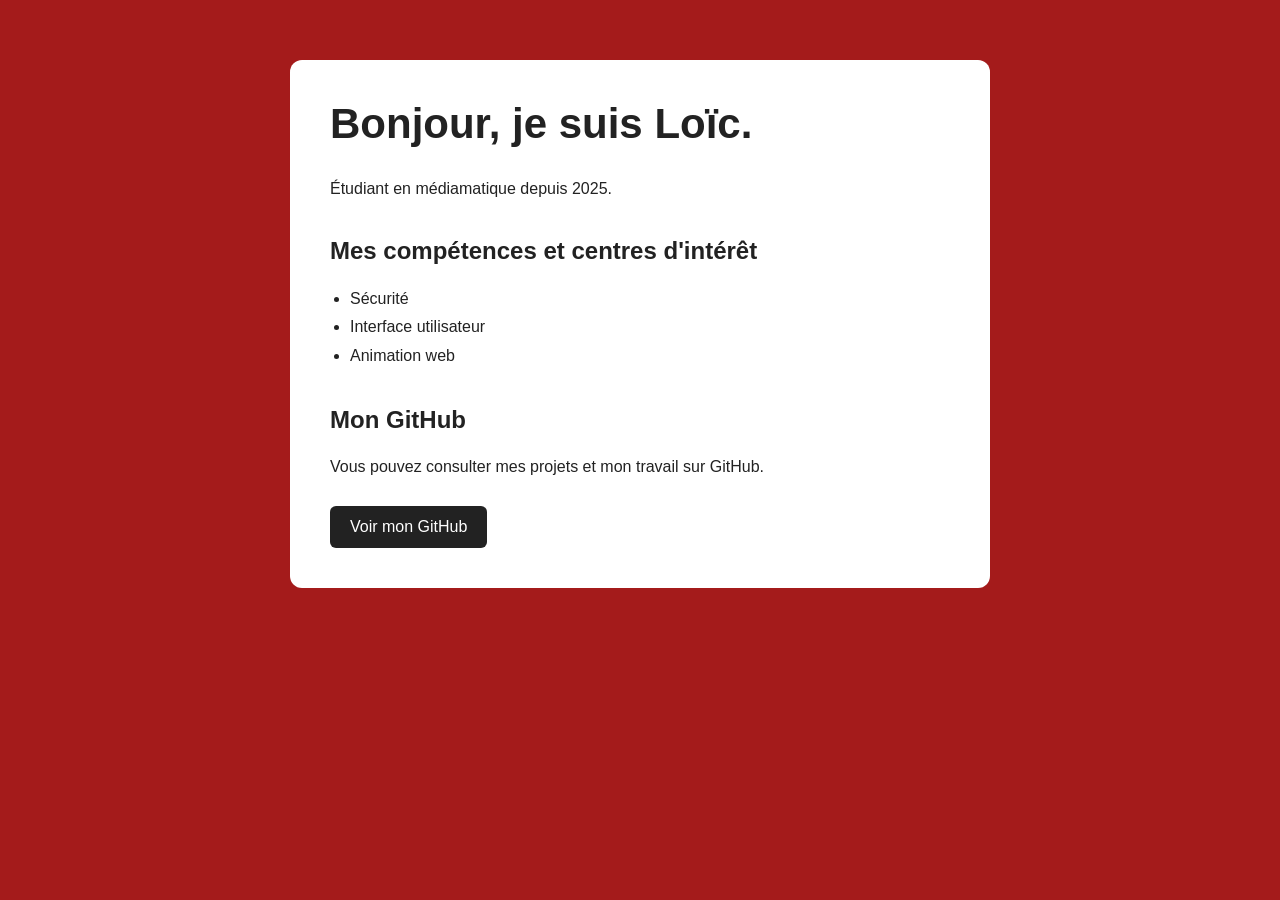
==== index.html @ 9e4fd26d "Ajoute la page profil générée avec l’IA, corrigée à la main" ====
<!DOCTYPE html>
<html lang="fr">
<head>
    <meta charset="UTF-8">
    <meta name="viewport" content="width=device-width, initial-scale=1.0">
    <title>Loïc | Présentation</title>

    <style>
        /* Style général de la page */
        body {
            margin: 0;
            font-family: Arial, sans-serif;
            background-color: #a41b1b;
            color: #222222;
        }

        /* Bloc principal */
        main {
            width: 90%;
            max-width: 700px;
            margin: 60px auto;
            padding: 40px;
            box-sizing: border-box;
            background-color: white;
            border-radius: 12px;
        }

        h1 {
            margin-top: 0;
            font-size: 42px;
        }

        h2 {
            margin-top: 35px;
            font-size: 24px;
        }

        p {
            line-height: 1.6;
        }

        ul {
            padding-left: 20px;
            line-height: 1.8;
        }

        /* Style du lien GitHub */
        a {
            display: inline-block;
            margin-top: 10px;
            padding: 12px 20px;
            background-color: #222222;
            color: white;
            text-decoration: none;
            border-radius: 6px;
        }

        a:hover {
            background-color: #444444;
        }

        @media (max-width: 600px) {
            main {
                margin: 20px auto;
                padding: 25px;
            }

            h1 {
                font-size: 34px;
            }
        }
    </style>
</head>

<body>

    <main>
        <h1>Bonjour, je suis Loïc.</h1>

        <p>Étudiant en médiamatique depuis 2025.</p>

        <h2>Mes compétences et centres d'intérêt</h2>

        <ul>
            <li>Sécurité</li>
            <li>Interface utilisateur</li>
            <li>Animation web</li>
        </ul>

        <h2>Mon GitHub</h2>

        <p>
            Vous pouvez consulter mes projets et mon travail sur GitHub.
        </p>

        <a href="https://github.com/TheBalaboo/M291-Loic" target="_blank">
            Voir mon GitHub
        </a>
    </main>

</body>
</html>
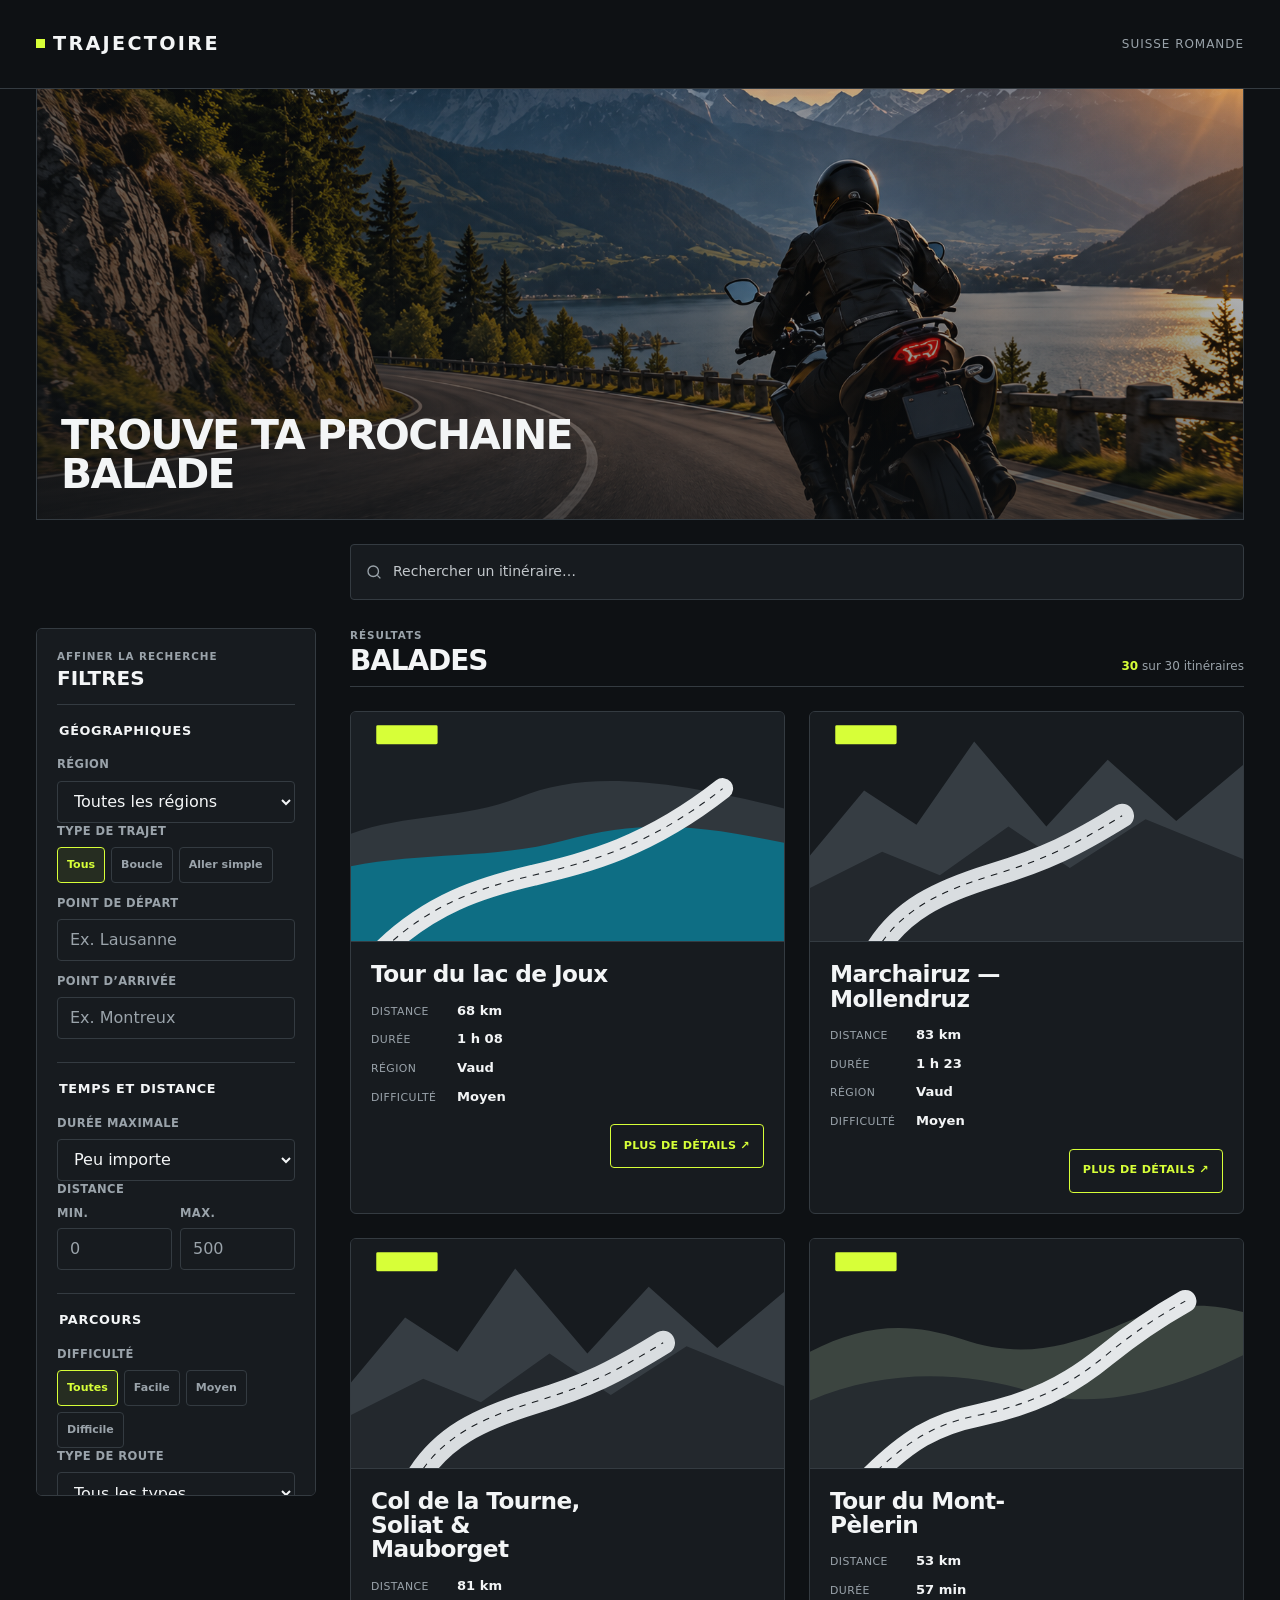
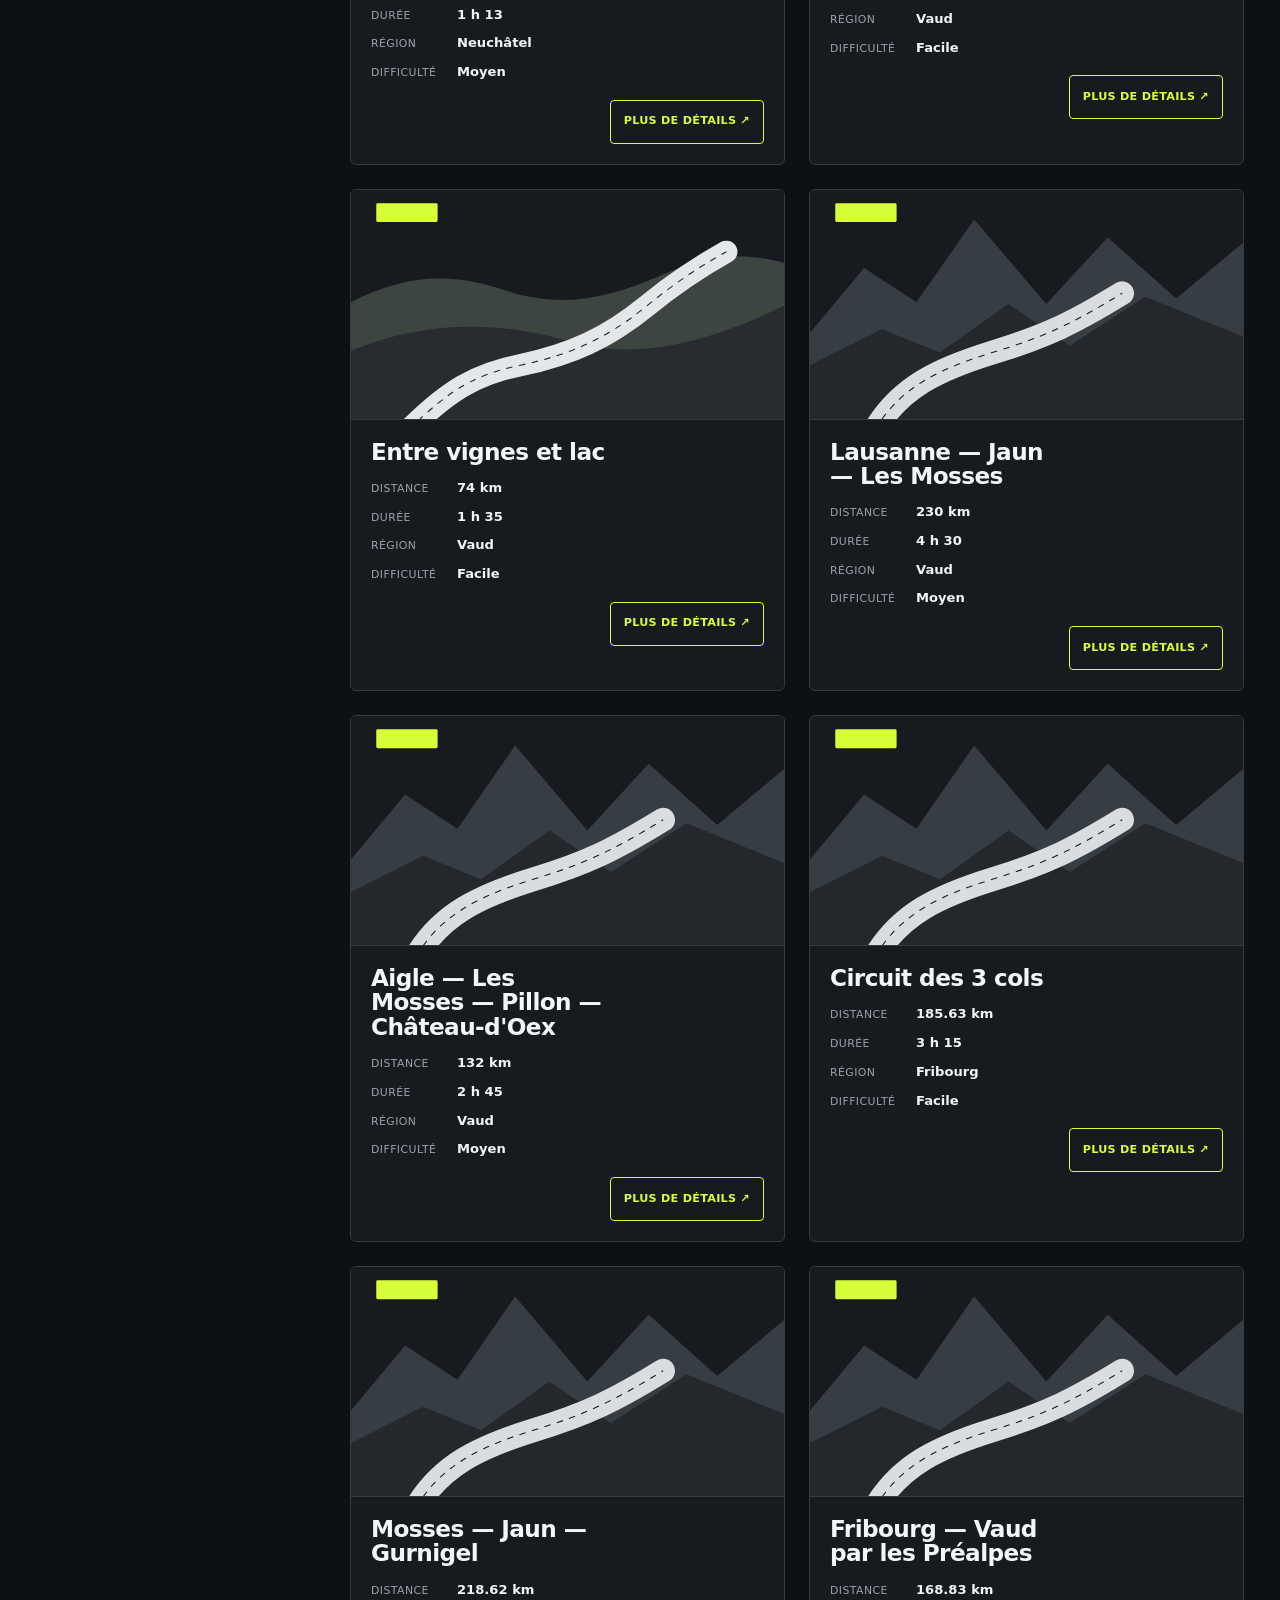
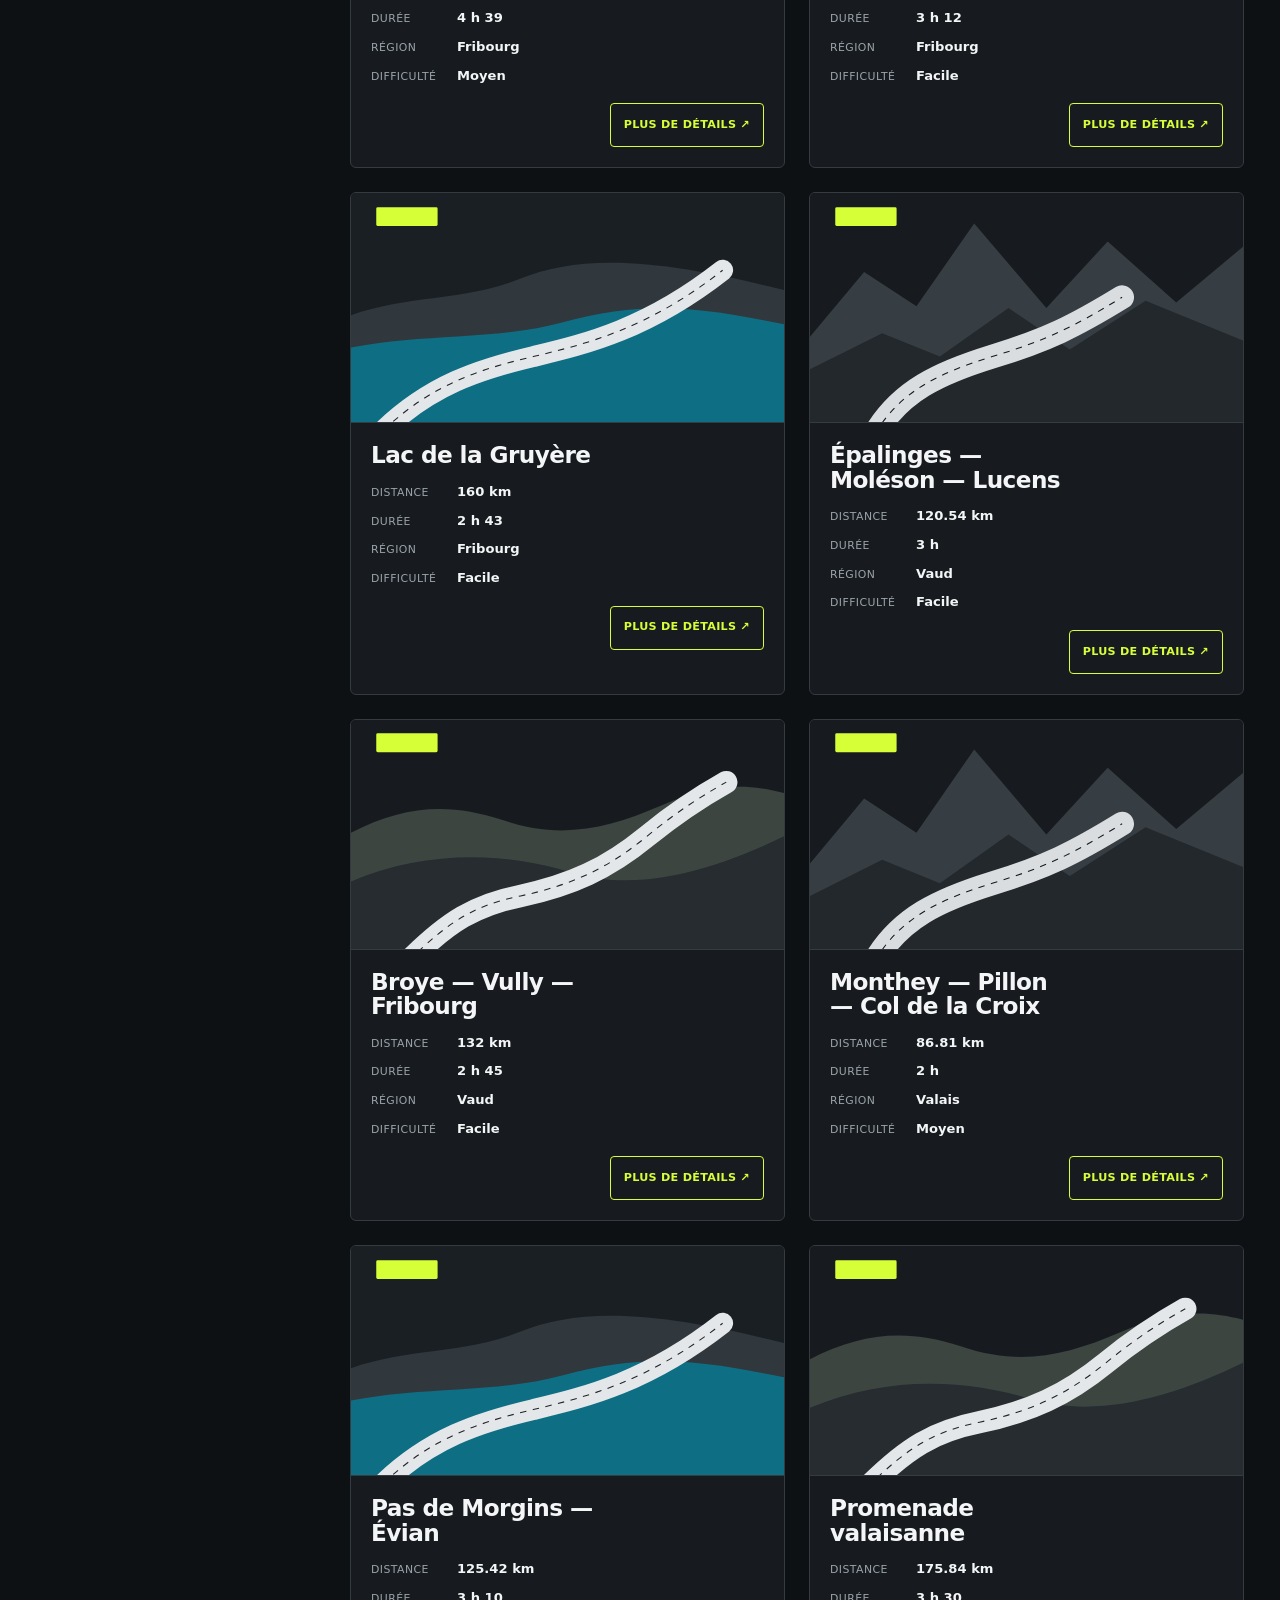
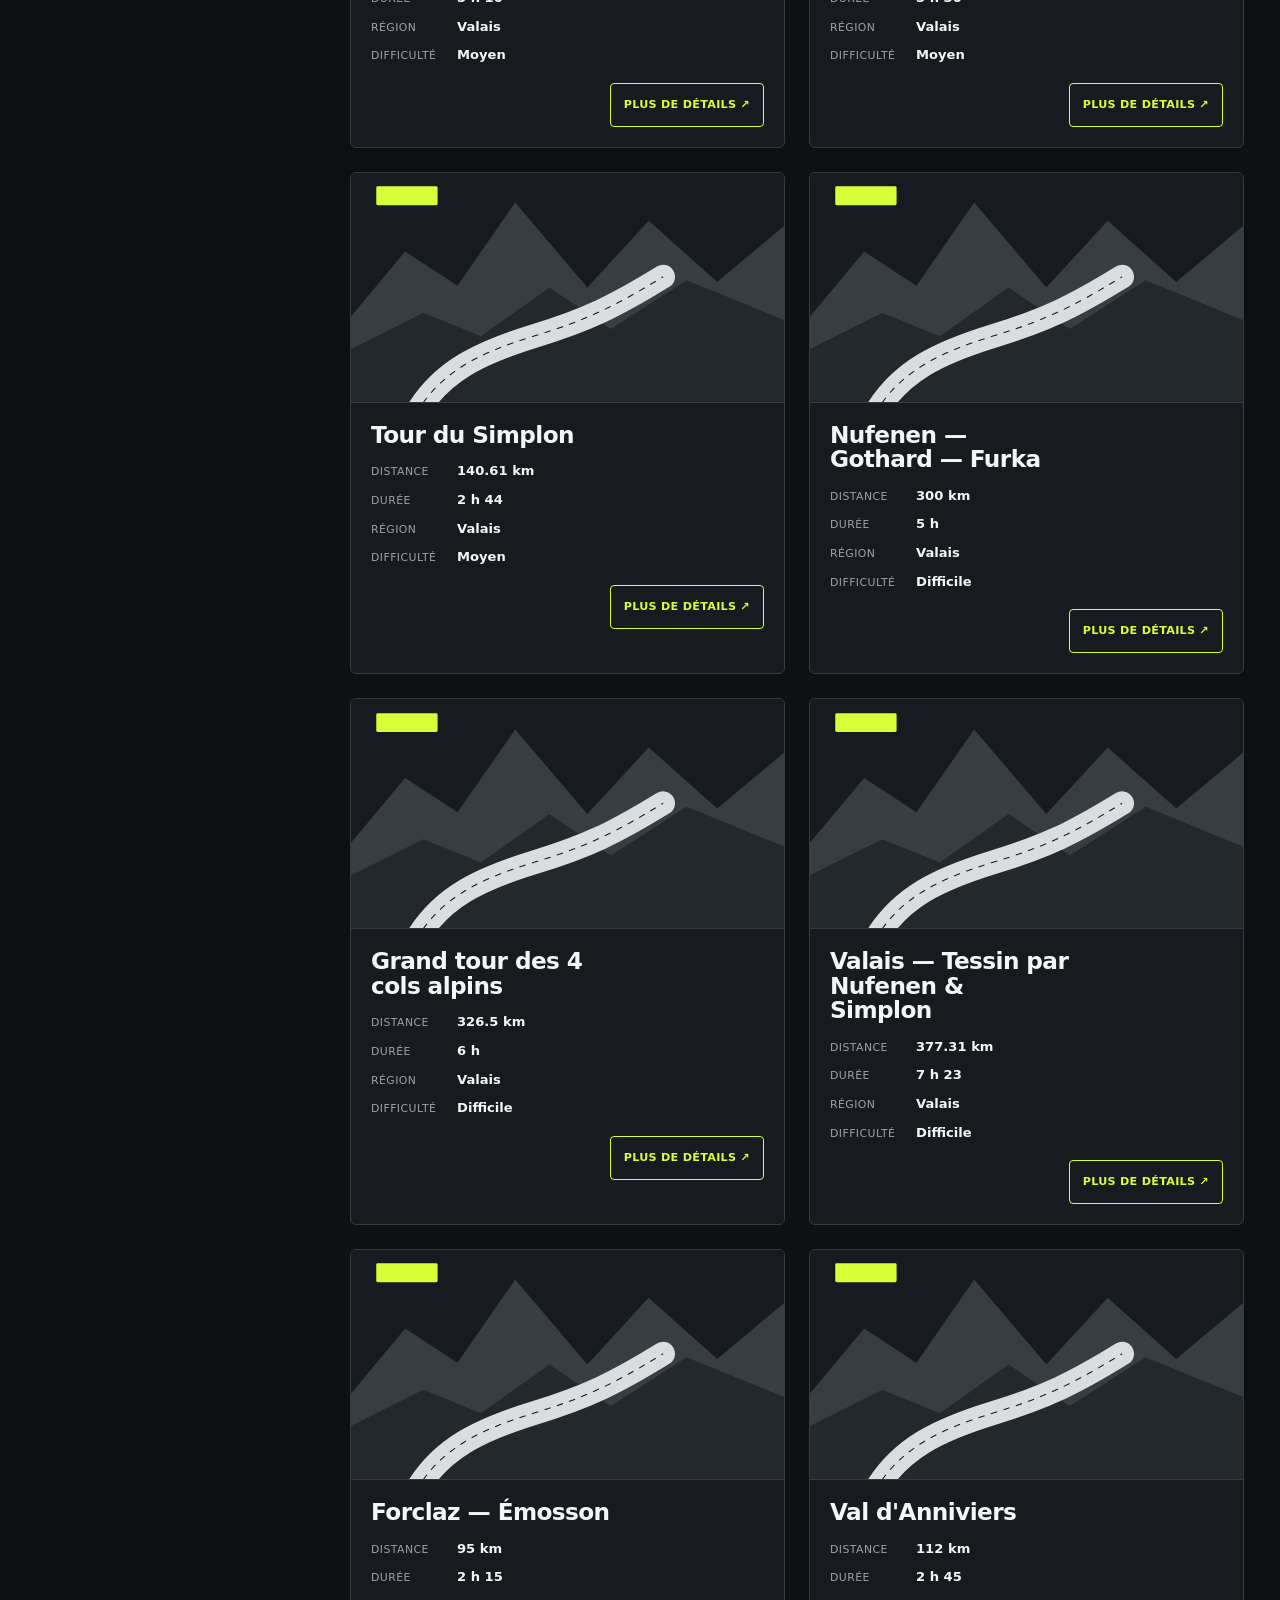
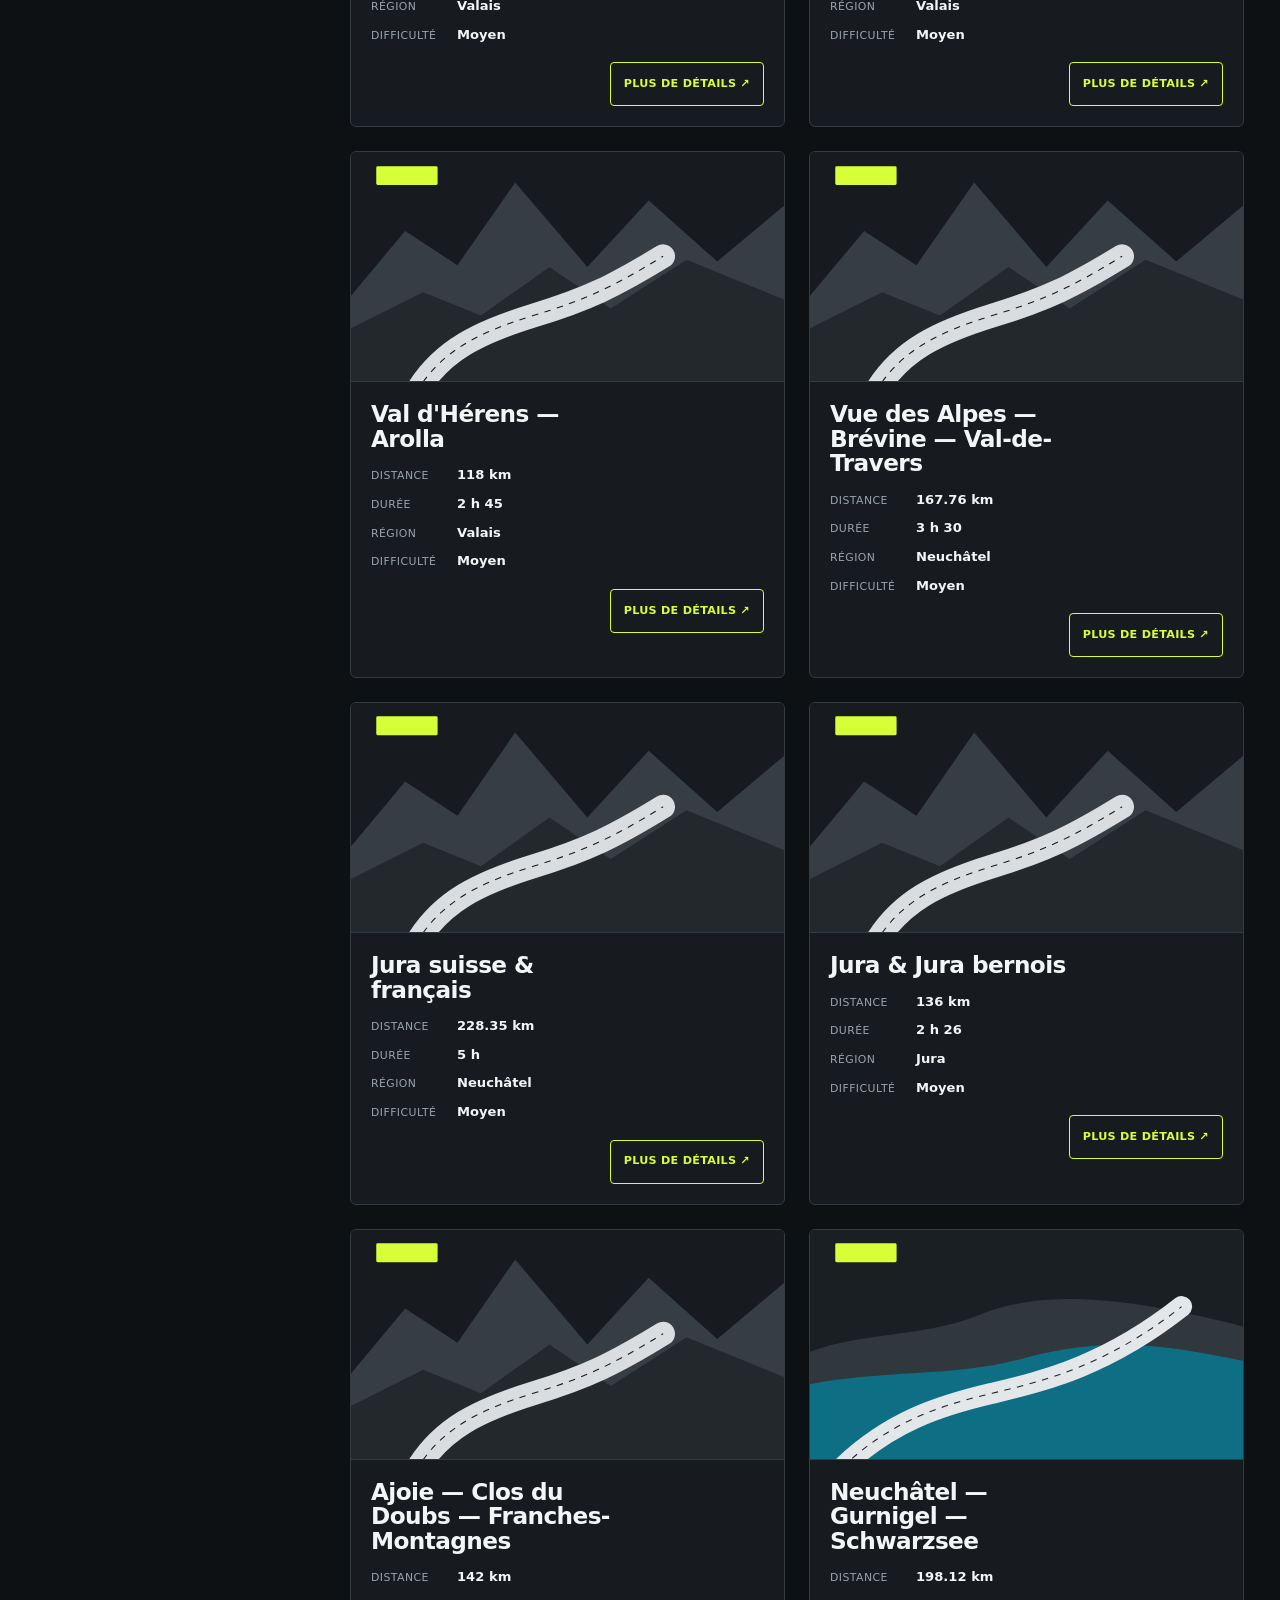
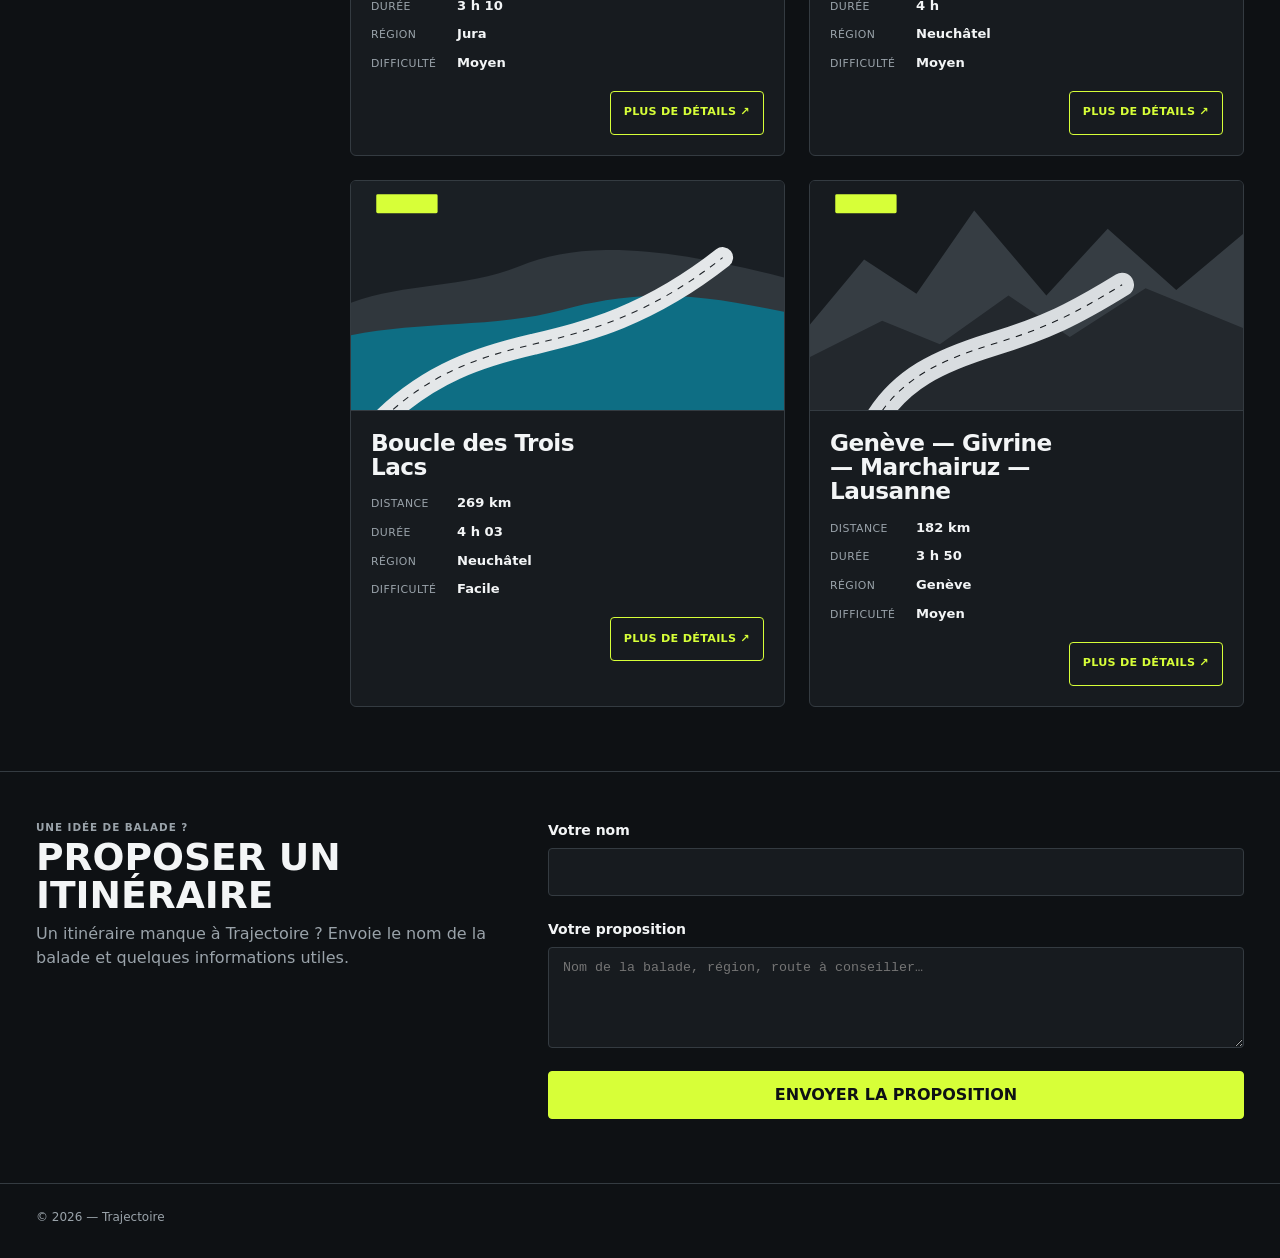
==== commit 8202f6f2: "Intègre Trajectoire jusqu’à la S13 : données, filtres, formulaire et micro-interactions" ====
--- a/index.html
+++ b/index.html
@@ -1,102 +1,232 @@
-<!DOCTYPE html>
+<!doctype html>
 <html lang="fr">
 <head>
-    <meta charset="UTF-8">
-    <meta name="viewport" content="width=device-width, initial-scale=1.0">
-    <title>Loïc | Présentation</title>
-
-    <style>
-        /* Style général de la page */
-        body {
-            margin: 0;
-            font-family: Arial, sans-serif;
-            background-color: #a41b1b;
-            color: #222222;
-        }
-
-        /* Bloc principal */
-        main {
-            width: 90%;
-            max-width: 700px;
-            margin: 60px auto;
-            padding: 40px;
-            box-sizing: border-box;
-            background-color: white;
-            border-radius: 12px;
-        }
-
-        h1 {
-            margin-top: 0;
-            font-size: 42px;
-        }
-
-        h2 {
-            margin-top: 35px;
-            font-size: 24px;
-        }
-
-        p {
-            line-height: 1.6;
-        }
-
-        ul {
-            padding-left: 20px;
-            line-height: 1.8;
-        }
-
-        /* Style du lien GitHub */
-        a {
-            display: inline-block;
-            margin-top: 10px;
-            padding: 12px 20px;
-            background-color: #222222;
-            color: white;
-            text-decoration: none;
-            border-radius: 6px;
-        }
-
-        a:hover {
-            background-color: #444444;
-        }
-
-        @media (max-width: 600px) {
-            main {
-                margin: 20px auto;
-                padding: 25px;
-            }
-
-            h1 {
-                font-size: 34px;
-            }
-        }
-    </style>
+  <meta charset="utf-8">
+  <meta name="viewport" content="width=device-width, initial-scale=1">
+  <meta name="description" content="Trajectoire permet de découvrir des balades à moto en Suisse romande.">
+  <title>Trajectoire — Balades à moto en Suisse romande</title>
+  <link rel="stylesheet" href="style.css">
 </head>
-
 <body>
-
-    <main>
-        <h1>Bonjour, je suis Loïc.</h1>
-
-        <p>Étudiant en médiamatique depuis 2025.</p>
-
-        <h2>Mes compétences et centres d'intérêt</h2>
-
-        <ul>
-            <li>Sécurité</li>
-            <li>Interface utilisateur</li>
-            <li>Animation web</li>
-        </ul>
-
-        <h2>Mon GitHub</h2>
-
-        <p>
-            Vous pouvez consulter mes projets et mon travail sur GitHub.
-        </p>
-
-        <a href="https://github.com/TheBalaboo/M291-Loic" target="_blank">
-            Voir mon GitHub
-        </a>
-    </main>
-
+  <header class="site-header">
+    <div class="site-header__inner">
+      <a class="brand" href="#" aria-label="Trajectoire, accueil">
+        <span class="brand__mark" aria-hidden="true"></span>
+        <span class="brand__name">Trajectoire</span>
+      </a>
+      <p class="site-context">Suisse romande</p>
+    </div>
+  </header>
+
+  <main>
+    <section class="hero" aria-labelledby="hero-title">
+      <div class="hero__media">
+        <img src="assets/images/hero-moto.png" alt="Motard roulant sur une route de montagne au bord d'un lac alpin">
+        <div class="hero__overlay"></div>
+        <div class="hero__content">
+          <h1 id="hero-title">
+            <span>Trouve ta prochaine</span>
+            <span>balade</span>
+          </h1>
+        </div>
+      </div>
+    </section>
+
+    <form class="search-controls" id="search-form" role="search" action="#" method="get">
+      <div class="search-field">
+        <label class="sr-only" for="ride-search">Rechercher un itinéraire</label>
+        <svg class="search-field__icon" viewBox="0 0 24 24" aria-hidden="true">
+          <circle cx="11" cy="11" r="7"></circle>
+          <path d="m16.5 16.5 4 4"></path>
+        </svg>
+        <input id="ride-search" name="q" type="search" autocomplete="off" placeholder="Rechercher un itinéraire…">
+      </div>
+      <button class="filter-button" id="open-filters" type="button" aria-controls="filters-panel" aria-expanded="false">
+        Filtres
+        <span class="filter-count" id="active-filter-count" hidden></span>
+      </button>
+    </form>
+
+    <div class="explore-layout">
+      <div class="filters-backdrop" id="filters-backdrop" hidden></div>
+
+      <aside class="filters-panel" id="filters-panel" aria-label="Filtres des balades">
+        <div class="filters-panel__header">
+          <div>
+            <p class="eyebrow">Affiner la recherche</p>
+            <h2>Filtres</h2>
+          </div>
+          <button class="filters-close" id="close-filters" type="button" aria-label="Fermer les filtres">×</button>
+        </div>
+
+        <form class="filters-form" id="filters-form" novalidate>
+          <fieldset class="filter-group">
+            <legend>Géographiques</legend>
+
+            <label class="filter-field" for="region-filter">
+              <span>Région</span>
+              <select id="region-filter" name="region">
+                <option value="">Toutes les régions</option>
+                <option value="Vaud">Vaud</option>
+                <option value="Valais">Valais</option>
+                <option value="Fribourg">Fribourg</option>
+                <option value="Neuchâtel">Neuchâtel</option>
+                <option value="Jura">Jura</option>
+                <option value="Genève">Genève</option>
+              </select>
+            </label>
+
+            <div class="filter-field">
+              <span>Type de trajet</span>
+              <div class="segmented-control" role="group" aria-label="Type de trajet">
+                <button type="button" class="segment-button is-active" data-trip-type="" aria-pressed="true">Tous</button>
+                <button type="button" class="segment-button" data-trip-type="Boucle" aria-pressed="false">Boucle</button>
+                <button type="button" class="segment-button" data-trip-type="Aller simple" aria-pressed="false">Aller simple</button>
+              </div>
+            </div>
+
+            <label class="filter-field" for="departure-filter">
+              <span>Point de départ</span>
+              <input id="departure-filter" name="departure" type="text" placeholder="Ex. Lausanne">
+            </label>
+
+            <label class="filter-field arrival-field" id="arrival-field" for="arrival-filter">
+              <span>Point d’arrivée</span>
+              <input id="arrival-filter" name="arrival" type="text" placeholder="Ex. Montreux">
+              <small class="field-error" id="arrival-error"></small>
+            </label>
+          </fieldset>
+
+          <fieldset class="filter-group">
+            <legend>Temps et distance</legend>
+
+            <label class="filter-field" for="duration-filter">
+              <span>Durée maximale</span>
+              <select id="duration-filter" name="duration">
+                <option value="">Peu importe</option>
+                <option value="60">1 h</option>
+                <option value="120">2 h</option>
+                <option value="180">3 h</option>
+                <option value="240">4 h</option>
+                <option value="300">5 h</option>
+                <option value="480">8 h</option>
+              </select>
+            </label>
+
+            <div class="filter-field">
+              <span>Distance</span>
+              <div class="distance-fields">
+                <label>
+                  <span>Min.</span>
+                  <input id="distance-min" name="distanceMin" type="number" min="0" max="500" step="10" inputmode="numeric" placeholder="0">
+                </label>
+                <label>
+                  <span>Max.</span>
+                  <input id="distance-max" name="distanceMax" type="number" min="0" max="500" step="10" inputmode="numeric" placeholder="500">
+                </label>
+              </div>
+              <small class="field-error" id="distance-error"></small>
+            </div>
+          </fieldset>
+
+          <fieldset class="filter-group">
+            <legend>Parcours</legend>
+
+            <div class="filter-field">
+              <span>Difficulté</span>
+              <div class="category-buttons" role="group" aria-label="Difficulté">
+                <button type="button" class="category-button is-active" data-difficulty="" aria-pressed="true">Toutes</button>
+                <button type="button" class="category-button" data-difficulty="Facile" aria-pressed="false">Facile</button>
+                <button type="button" class="category-button" data-difficulty="Moyen" aria-pressed="false">Moyen</button>
+                <button type="button" class="category-button" data-difficulty="Difficile" aria-pressed="false">Difficile</button>
+              </div>
+            </div>
+
+            <label class="filter-field" for="route-filter">
+              <span>Type de route</span>
+              <select id="route-filter" name="routeType">
+                <option value="">Tous les types</option>
+                <option value="route secondaire">Route secondaire</option>
+                <option value="route de montagne">Route de montagne</option>
+                <option value="col">Col</option>
+                <option value="route panoramique">Route panoramique</option>
+                <option value="campagne">Campagne</option>
+                <option value="bord de lac">Bord de lac</option>
+              </select>
+            </label>
+
+            <label class="filter-field" for="landscape-filter">
+              <span>Paysage</span>
+              <select id="landscape-filter" name="landscape">
+                <option value="">Tous les paysages</option>
+                <option value="lac">Lac</option>
+                <option value="forêt">Forêt</option>
+                <option value="Alpes">Alpes</option>
+                <option value="Préalpes">Préalpes</option>
+                <option value="Jura">Jura</option>
+                <option value="campagne">Campagne</option>
+                <option value="vignes">Vignes</option>
+              </select>
+            </label>
+          </fieldset>
+
+          <div class="filter-feedback" id="filter-feedback" role="status" aria-live="polite"></div>
+
+          <div class="filter-actions">
+            <button class="apply-filters" type="submit">Appliquer la sélection</button>
+            <button class="reset-filters" type="reset">Réinitialiser</button>
+          </div>
+        </form>
+      </aside>
+
+      <section class="rides" aria-labelledby="rides-title">
+        <header class="section-heading">
+          <div>
+            <p class="eyebrow results-eyebrow">Résultats</p>
+            <h2 id="rides-title">Balades</h2>
+          </div>
+          <p class="results-count"><strong>0</strong> sur 0 itinéraire</p>
+        </header>
+
+        <div class="active-filters" id="active-filters" aria-live="polite"></div>
+
+        <div class="cards-grid" id="rides-list" aria-live="polite">
+          <p class="state-message">Chargement des balades...</p>
+        </div>
+      </section>
+    </div>
+
+    <section class="contact-section" aria-labelledby="contact-title">
+      <div class="contact-section__intro">
+        <p class="eyebrow">Une idée de balade ?</p>
+        <h2 id="contact-title">Proposer un itinéraire</h2>
+        <p>Un itinéraire manque à Trajectoire ? Envoie le nom de la balade et quelques informations utiles.</p>
+      </div>
+
+      <form class="contact-form" id="form-contact" novalidate>
+        <label class="contact-field" for="champ-nom">
+          <span>Votre nom</span>
+          <input id="champ-nom" name="nom" type="text" autocomplete="name" required>
+          <small class="field-error" id="nom-error"></small>
+        </label>
+
+        <label class="contact-field" for="champ-message">
+          <span>Votre proposition</span>
+          <textarea id="champ-message" name="message" rows="5" required placeholder="Nom de la balade, région, route à conseiller…"></textarea>
+          <small class="field-error" id="message-error"></small>
+        </label>
+
+        <button class="contact-submit" type="submit">Envoyer la proposition</button>
+        <p class="contact-confirmation" id="confirmation" role="status" aria-live="polite" hidden>Merci, votre proposition a bien été prise en compte.</p>
+      </form>
+    </section>
+
+  </main>
+
+  <footer class="site-footer">
+    <p>© 2026 — Trajectoire</p>
+  </footer>
+
+  <script src="js/app.js"></script>
 </body>
-</html> +</html>
--- a/style.css
+++ b/style.css
@@ -0,0 +1,1181 @@
+/*
+  TRAJECTOIRE — S12
+  Mobile First, HTML/CSS vanilla.
+  Les variables de :root centralisent la charte graphique et l'échelle d'espacement.
+*/
+
+:root {
+  /* Palette */
+  --color-bg: #0e1114;
+  --color-surface: #171b1f;
+  --color-surface-strong: #20252a;
+  --color-text: #f3f5f6;
+  --color-text-muted: #9aa3aa;
+  --color-border: #343b41;
+  --color-accent: #d7ff38;
+  --color-accent-hover: #c9ef32;
+  --color-error: #f23b4b;
+
+  /* Typographie */
+  --font-sans: system-ui, -apple-system, BlinkMacSystemFont, "Segoe UI", sans-serif;
+  --font-size-xs: 0.75rem;
+  --font-size-sm: 0.875rem;
+  --font-size-md: 1rem;
+  --font-size-lg: 1.25rem;
+  --font-size-xl: 1.75rem;
+  --font-size-hero: clamp(2rem, 9vw, 2.75rem);
+
+  /* Échelle d'espacement basée sur 8 px */
+  --space-unit: 8px;
+  --space-1: calc(var(--space-unit) * 0.5); /* 4 px */
+  --space-2: var(--space-unit);             /* 8 px */
+  --space-3: calc(var(--space-unit) * 2);  /* 16 px */
+  --space-4: calc(var(--space-unit) * 3);  /* 24 px */
+  --space-5: calc(var(--space-unit) * 4);  /* 32 px */
+  --space-6: calc(var(--space-unit) * 6);  /* 48 px */
+  --space-7: calc(var(--space-unit) * 8);  /* 64 px */
+
+  /* Formes et dimensions */
+  --radius-sm: 4px;
+  --radius-card: 6px;
+  --page-padding: 18px;
+  --content-max: 1180px;
+}
+
+* {
+  box-sizing: border-box;
+}
+
+html {
+  background: var(--color-bg);
+}
+
+body {
+  margin: 0;
+  min-width: 320px;
+  overflow-x: hidden;
+  background: var(--color-bg);
+  color: var(--color-text);
+  font-family: var(--font-sans);
+  line-height: 1.5;
+}
+
+img,
+svg {
+  display: block;
+  max-width: 100%;
+}
+
+button,
+input {
+  font: inherit;
+}
+
+button,
+a,
+input {
+  -webkit-tap-highlight-color: transparent;
+}
+
+a {
+  color: inherit;
+}
+
+.sr-only {
+  position: absolute;
+  width: 1px;
+  height: 1px;
+  padding: 0;
+  margin: -1px;
+  overflow: hidden;
+  clip: rect(0, 0, 0, 0);
+  white-space: nowrap;
+  border: 0;
+}
+
+.site-header {
+  border-bottom: 1px solid var(--color-border);
+  background: var(--color-bg);
+}
+
+.site-header__inner,
+.hero,
+.search-controls,
+.rides,
+.site-footer {
+  width: min(100%, var(--content-max));
+  margin-inline: auto;
+}
+
+.site-header__inner {
+  min-height: 72px;
+  padding-inline: var(--page-padding);
+  display: flex;
+  align-items: center;
+  justify-content: space-between;
+  gap: var(--space-3);
+}
+
+.brand {
+  display: inline-flex;
+  align-items: center;
+  gap: var(--space-2);
+  text-decoration: none;
+}
+
+.brand__mark {
+  width: 9px;
+  height: 9px;
+  flex: 0 0 9px;
+  background: var(--color-accent);
+}
+
+.brand__name {
+  font-size: 1.05rem;
+  font-weight: 850;
+  letter-spacing: 0.12em;
+  text-transform: uppercase;
+}
+
+.site-context {
+  margin: 0;
+  color: var(--color-text-muted);
+  font-size: 0.69rem;
+  letter-spacing: 0.08em;
+  text-transform: uppercase;
+  white-space: nowrap;
+}
+
+.hero {
+  padding-inline: var(--page-padding);
+}
+
+.hero__media {
+  position: relative;
+  overflow: hidden;
+  border: 1px solid var(--color-border);
+  border-top: 0;
+  background: var(--color-surface);
+}
+
+.hero__media > img {
+  width: 100%;
+  height: auto;
+  aspect-ratio: 738 / 392;
+  object-fit: cover;
+}
+
+.hero__overlay {
+  position: absolute;
+  inset: 0;
+  background:
+    linear-gradient(180deg, rgba(14, 17, 20, 0.12) 0%, rgba(14, 17, 20, 0.18) 34%, rgba(14, 17, 20, 0.62) 100%),
+    linear-gradient(90deg, rgba(14, 17, 20, 0.62) 0%, rgba(14, 17, 20, 0.16) 58%, rgba(14, 17, 20, 0.08) 100%);
+}
+
+.hero__content {
+  position: absolute;
+  left: var(--space-3);
+  right: var(--space-3);
+  bottom: var(--space-3);
+  z-index: 1;
+  max-width: none;
+}
+
+.hero h1 {
+  margin: 0;
+  color: var(--color-text);
+  font-family: var(--font-sans);
+  font-size: clamp(1.45rem, 6.2vw, 2.1rem);
+  font-weight: 850;
+  line-height: 0.96;
+  letter-spacing: -0.04em;
+  text-transform: uppercase;
+}
+
+.hero h1 span {
+  display: block;
+}
+
+.hero h1 span:first-child {
+  white-space: nowrap;
+}
+
+.search-controls {
+  padding: var(--space-3) var(--page-padding) 0;
+  display: grid;
+  grid-template-columns: minmax(0, 1fr) auto;
+  gap: var(--space-2);
+}
+
+.search-field {
+  min-width: 0;
+  min-height: 48px;
+  display: flex;
+  align-items: center;
+  gap: var(--space-2);
+  padding-inline: 14px;
+  border: 1px solid var(--color-border);
+  border-radius: var(--radius-sm);
+  background: var(--color-surface);
+}
+
+.search-field:focus-within {
+  border-color: var(--color-accent);
+  outline: 2px solid color-mix(in srgb, var(--color-accent) 28%, transparent);
+  outline-offset: 2px;
+}
+
+.search-field__icon {
+  width: 18px;
+  height: 18px;
+  flex: 0 0 18px;
+  fill: none;
+  stroke: var(--color-text-muted);
+  stroke-width: 1.8;
+}
+
+.search-field input {
+  width: 100%;
+  min-width: 0;
+  border: 0;
+  outline: 0;
+  background: transparent;
+  color: var(--color-text);
+  font-size: var(--font-size-sm);
+}
+
+.search-field input::placeholder {
+  color: #c2c7cb;
+  opacity: 1;
+}
+
+.search-field input::-webkit-search-cancel-button {
+  filter: invert(1);
+}
+
+.filter-button {
+  min-width: 92px;
+  min-height: 48px;
+  padding-inline: var(--space-3);
+  border: 1px solid var(--color-accent);
+  border-radius: var(--radius-sm);
+  background: var(--color-accent);
+  color: var(--color-bg);
+  cursor: pointer;
+  font-size: var(--font-size-xs);
+  font-weight: 850;
+  letter-spacing: 0.03em;
+  text-transform: uppercase;
+}
+
+.filter-button:hover {
+  background: var(--color-accent-hover);
+  border-color: var(--color-accent-hover);
+}
+
+.filter-button:focus-visible,
+.details-link:focus-visible,
+.brand:focus-visible {
+  outline: 3px solid var(--color-accent);
+  outline-offset: 3px;
+}
+
+.rides {
+  padding: 0 var(--page-padding) var(--space-5);
+}
+
+.section-heading {
+  margin-top: 28px;
+  padding-bottom: 11px;
+  display: flex;
+  align-items: flex-end;
+  justify-content: space-between;
+  gap: var(--space-3);
+  border-bottom: 1px solid var(--color-border);
+}
+
+.section-heading h2 {
+  margin: 0;
+  font-size: var(--font-size-xl);
+  font-weight: 850;
+  line-height: 1;
+  letter-spacing: -0.04em;
+  text-transform: uppercase;
+}
+
+.results-count {
+  margin: 0;
+  color: var(--color-text-muted);
+  font-size: var(--font-size-xs);
+  white-space: nowrap;
+}
+
+.results-count strong {
+  color: var(--color-accent);
+  font-weight: 850;
+}
+
+.cards-grid {
+  display: grid;
+  grid-template-columns: 1fr;
+  gap: var(--space-3);
+  padding-top: var(--space-3);
+}
+
+.ride-card {
+  min-width: 0;
+  overflow: hidden;
+  border: 1px solid var(--color-border);
+  border-radius: var(--radius-card);
+  background: var(--color-surface);
+}
+
+.ride-card__image {
+  width: 100%;
+  aspect-ratio: 2 / 1;
+  object-fit: cover;
+  border-bottom: 1px solid var(--color-border);
+  background: var(--color-surface-strong);
+}
+
+.ride-card__content {
+  position: relative;
+  min-height: 205px;
+  padding: 16px 16px 18px;
+}
+
+.ride-card h3 {
+  margin: 0 0 14px;
+  max-width: 15ch;
+  font-size: 1.3rem;
+  font-weight: 800;
+  line-height: 1.05;
+  letter-spacing: -0.025em;
+}
+
+.ride-card__details {
+  width: min(100%, 220px);
+  margin: 0;
+  display: grid;
+  gap: 9px;
+  padding-bottom: 58px;
+}
+
+.ride-card__details > div {
+  display: grid;
+  grid-template-columns: 78px 1fr;
+  align-items: baseline;
+  gap: var(--space-2);
+}
+
+.ride-card dt {
+  color: var(--color-text-muted);
+  font-size: 0.68rem;
+  letter-spacing: 0.04em;
+  text-transform: uppercase;
+}
+
+.ride-card dd {
+  margin: 0;
+  color: var(--color-text);
+  font-size: 0.82rem;
+  font-weight: 700;
+}
+
+.details-link {
+  position: absolute;
+  right: var(--space-3);
+  bottom: var(--space-3);
+  min-height: 44px;
+  padding: 0 13px;
+  display: inline-flex;
+  align-items: center;
+  justify-content: center;
+  gap: var(--space-1);
+  border: 1px solid var(--color-accent);
+  border-radius: var(--radius-sm);
+  color: var(--color-accent);
+  font-size: 0.7rem;
+  font-weight: 850;
+  letter-spacing: 0.025em;
+  text-decoration: none;
+  text-transform: uppercase;
+}
+
+.details-link:hover {
+  background: var(--color-accent);
+  color: var(--color-bg);
+}
+
+
+/* États de chargement / vide / erreur — S11 */
+.state-message {
+  grid-column: 1 / -1;
+  margin: 0;
+  padding: var(--space-4);
+  border: 1px solid var(--color-border);
+  border-radius: var(--radius-card);
+  background: var(--color-surface);
+  color: var(--color-text-muted);
+  text-align: center;
+}
+
+.state-message--error {
+  border-color: var(--color-error);
+  color: var(--color-error);
+}
+
+.site-footer {
+  padding: var(--space-4) var(--page-padding) var(--space-5);
+  border-top: 1px solid var(--color-border);
+  color: var(--color-text-muted);
+  font-size: var(--font-size-xs);
+}
+
+.site-footer p {
+  margin: 0;
+}
+
+/*
+  À partir de 768 px, la composition passe d'une colonne mobile
+  à une vraie grille de cartes. Flexbox reste utilisé dans les composants
+  internes (header, titres, boutons), Grid pour les zones en deux dimensions.
+*/
+@media (min-width: 768px) {
+  :root {
+    --page-padding: 32px;
+  }
+
+  .site-header__inner {
+    min-height: 88px;
+  }
+
+  .brand__name {
+    font-size: 1.2rem;
+  }
+
+  .site-context {
+    font-size: 0.75rem;
+  }
+
+  .hero__content {
+    left: var(--space-4);
+    right: var(--space-4);
+    bottom: var(--space-4);
+  }
+
+  .hero h1 {
+    font-size: clamp(2.5rem, 5vw, 4.5rem);
+  }
+
+  .search-controls {
+    padding-top: var(--space-4);
+    gap: var(--space-3);
+  }
+
+  .search-field,
+  .filter-button {
+    min-height: 56px;
+  }
+
+  .filter-button {
+    min-width: 124px;
+    font-size: 0.8rem;
+  }
+
+  .section-heading {
+    margin-top: var(--space-6);
+  }
+
+  .cards-grid {
+    grid-template-columns: repeat(auto-fit, minmax(300px, 1fr));
+    gap: var(--space-4);
+    padding-top: var(--space-4);
+  }
+
+  .ride-card__content {
+    min-height: 230px;
+    padding: 20px;
+  }
+
+  .ride-card h3 {
+    font-size: 1.45rem;
+  }
+
+  .ride-card__details {
+    padding-bottom: 62px;
+  }
+
+  .details-link {
+    right: 20px;
+    bottom: 20px;
+  }
+}
+
+/* --------------------------------------------------------------------------
+   S12 — Recherche, filtres réactifs et adaptation desktop du wireframe
+   -------------------------------------------------------------------------- */
+
+select,
+input,
+button {
+  font: inherit;
+}
+
+button {
+  color: inherit;
+}
+
+.eyebrow {
+  margin: 0 0 4px;
+  color: var(--color-text-muted);
+  font-size: 0.65rem;
+  font-weight: 750;
+  letter-spacing: 0.09em;
+  text-transform: uppercase;
+}
+
+.explore-layout {
+  width: min(100%, var(--content-max));
+  margin-inline: auto;
+}
+
+.filters-panel {
+  position: fixed;
+  inset: 0 0 0 auto;
+  z-index: 30;
+  width: min(92vw, 390px);
+  height: 100dvh;
+  overflow-y: auto;
+  padding: 22px 18px 28px;
+  border-left: 1px solid var(--color-border);
+  background: var(--color-bg);
+  transform: translateX(102%);
+  transition: transform 180ms ease;
+}
+
+.filters-panel.is-open {
+  transform: translateX(0);
+}
+
+.filters-backdrop {
+  position: fixed;
+  inset: 0;
+  z-index: 20;
+  background: rgba(3, 5, 7, 0.72);
+  opacity: 0;
+  transition: opacity 180ms ease;
+}
+
+.filters-backdrop.is-visible {
+  opacity: 1;
+}
+
+.filters-open {
+  overflow: hidden;
+}
+
+.filters-panel__header {
+  display: flex;
+  align-items: flex-start;
+  justify-content: space-between;
+  gap: var(--space-3);
+  padding-bottom: var(--space-3);
+  border-bottom: 1px solid var(--color-border);
+}
+
+.filters-panel__header h2 {
+  margin: 0;
+  font-size: 1.5rem;
+  line-height: 1;
+  text-transform: uppercase;
+}
+
+.filters-close {
+  width: 44px;
+  height: 44px;
+  border: 1px solid var(--color-border);
+  border-radius: var(--radius-sm);
+  background: var(--color-surface);
+  cursor: pointer;
+  font-size: 1.6rem;
+  line-height: 1;
+}
+
+.filters-form {
+  display: grid;
+  gap: var(--space-4);
+  padding-top: var(--space-4);
+}
+
+.filter-group {
+  min-width: 0;
+  margin: 0;
+  padding: 0 0 var(--space-4);
+  border: 0;
+  border-bottom: 1px solid var(--color-border);
+}
+
+.filter-group legend {
+  width: 100%;
+  margin-bottom: var(--space-3);
+  color: var(--color-text);
+  font-size: 0.8rem;
+  font-weight: 850;
+  letter-spacing: 0.05em;
+  text-transform: uppercase;
+}
+
+.filter-field {
+  display: grid;
+  gap: 7px;
+  margin-top: var(--space-3);
+}
+
+.filter-field:first-of-type {
+  margin-top: 0;
+}
+
+.filter-field > span,
+.distance-fields label > span {
+  color: var(--color-text-muted);
+  font-size: 0.72rem;
+  font-weight: 700;
+  letter-spacing: 0.035em;
+  text-transform: uppercase;
+}
+
+.filter-field input,
+.filter-field select {
+  width: 100%;
+  min-height: 46px;
+  padding: 0 12px;
+  border: 1px solid var(--color-border);
+  border-radius: var(--radius-sm);
+  outline: 0;
+  background: var(--color-surface);
+  color: var(--color-text);
+}
+
+.filter-field input::placeholder {
+  color: var(--color-text-muted);
+}
+
+.filter-field input:focus,
+.filter-field select:focus {
+  border-color: var(--color-accent);
+  box-shadow: 0 0 0 2px color-mix(in srgb, var(--color-accent) 22%, transparent);
+}
+
+.filter-field input:invalid {
+  border-color: var(--color-error);
+}
+
+.arrival-field.is-hidden {
+  display: none;
+}
+
+.segmented-control,
+.category-buttons {
+  display: flex;
+  flex-wrap: wrap;
+  gap: 6px;
+}
+
+.segment-button,
+.category-button {
+  min-height: 40px;
+  padding: 0 11px;
+  border: 1px solid var(--color-border);
+  border-radius: var(--radius-sm);
+  background: var(--color-surface);
+  color: var(--color-text-muted);
+  cursor: pointer;
+  font-size: 0.74rem;
+  font-weight: 750;
+}
+
+.segment-button:hover,
+.category-button:hover,
+.segment-button.is-active,
+.category-button.is-active {
+  border-color: var(--color-accent);
+  color: var(--color-accent);
+}
+
+.segment-button.is-active,
+.category-button.is-active {
+  background: color-mix(in srgb, var(--color-accent) 8%, var(--color-surface));
+}
+
+.distance-fields {
+  display: grid;
+  grid-template-columns: repeat(2, minmax(0, 1fr));
+  gap: var(--space-2);
+}
+
+.distance-fields label {
+  display: grid;
+  gap: 6px;
+}
+
+.field-error {
+  min-height: 0;
+  color: var(--color-error);
+  font-size: 0.72rem;
+  line-height: 1.3;
+}
+
+.filter-feedback {
+  min-height: 1.2em;
+  color: var(--color-text-muted);
+  font-size: 0.75rem;
+}
+
+.filter-actions {
+  display: grid;
+  grid-template-columns: 1fr;
+  gap: var(--space-2);
+}
+
+.apply-filters,
+.reset-filters,
+.empty-reset,
+.clear-filter-chips {
+  min-height: 46px;
+  border-radius: var(--radius-sm);
+  cursor: pointer;
+  font-size: 0.75rem;
+  font-weight: 850;
+  letter-spacing: 0.035em;
+  text-transform: uppercase;
+}
+
+.apply-filters {
+  border: 1px solid var(--color-accent);
+  background: var(--color-accent);
+  color: var(--color-bg);
+}
+
+.reset-filters {
+  border: 1px solid var(--color-border);
+  background: transparent;
+  color: var(--color-text-muted);
+}
+
+.filter-count {
+  display: inline-grid;
+  min-width: 20px;
+  height: 20px;
+  margin-left: 6px;
+  padding-inline: 5px;
+  place-items: center;
+  border-radius: 999px;
+  background: var(--color-bg);
+  color: var(--color-accent);
+  font-size: 0.65rem;
+}
+
+.filter-count[hidden] {
+  display: none;
+}
+
+.active-filters {
+  display: flex;
+  flex-wrap: wrap;
+  gap: 6px;
+  padding-top: var(--space-3);
+}
+
+.active-filters:empty {
+  display: none;
+}
+
+.active-filters__label,
+.filter-chip,
+.clear-filter-chips {
+  min-height: 30px;
+  display: inline-flex;
+  align-items: center;
+}
+
+.active-filters__label {
+  padding-right: 4px;
+  color: var(--color-text-muted);
+  font-size: 0.68rem;
+  font-weight: 750;
+  text-transform: uppercase;
+}
+
+.filter-chip {
+  padding: 5px 9px;
+  border: 1px solid var(--color-border);
+  border-radius: 999px;
+  background: var(--color-surface);
+  color: var(--color-text);
+  font-size: 0.7rem;
+}
+
+.clear-filter-chips {
+  min-height: 30px;
+  padding: 5px 9px;
+  border: 0;
+  background: transparent;
+  color: var(--color-accent);
+  font-size: 0.68rem;
+  text-decoration: underline;
+  text-underline-offset: 3px;
+}
+
+.results-eyebrow {
+  display: none;
+}
+
+.state-message--empty {
+  display: grid;
+  gap: var(--space-2);
+  justify-items: start;
+  text-align: left;
+}
+
+.state-message--empty strong {
+  color: var(--color-text);
+  font-size: 1rem;
+}
+
+.empty-reset {
+  margin-top: var(--space-2);
+  padding-inline: 14px;
+  border: 1px solid var(--color-accent);
+  background: transparent;
+  color: var(--color-accent);
+}
+
+/* Sur les cartes dynamiques, on affiche aussi la durée. */
+.ride-card__details {
+  width: min(100%, 250px);
+}
+
+.ride-card__content {
+  min-height: 235px;
+}
+
+@media (min-width: 768px) {
+  .active-filters {
+    padding-top: var(--space-4);
+  }
+
+  .cards-grid {
+    grid-template-columns: repeat(2, minmax(0, 1fr));
+  }
+}
+
+/* Desktop : reprise du wireframe large — filtres à gauche, résultats à droite. */
+@media (min-width: 1024px) {
+  :root {
+    --content-max: 1360px;
+    --page-padding: 36px;
+  }
+
+  .site-header__inner {
+    max-width: var(--content-max);
+  }
+
+  .hero__media > img {
+    aspect-ratio: 16 / 5.7;
+  }
+
+  .hero h1 {
+    font-size: clamp(2.25rem, 3.2vw, 3.7rem);
+  }
+
+  .search-controls {
+    grid-template-columns: minmax(0, 1fr);
+    padding-top: var(--space-4);
+    padding-left: calc(var(--page-padding) + 314px);
+    padding-right: var(--page-padding);
+  }
+
+  .filter-button {
+    display: none;
+  }
+
+  .explore-layout {
+    display: grid;
+    grid-template-columns: 280px minmax(0, 1fr);
+    gap: 34px;
+    align-items: start;
+    padding: 0 var(--page-padding) var(--space-7);
+  }
+
+  .filters-panel {
+    position: sticky;
+    inset: auto;
+    top: var(--space-3);
+    z-index: 1;
+    width: auto;
+    height: auto;
+    max-height: calc(100vh - 32px);
+    overflow-y: auto;
+    margin-top: 28px;
+    padding: 20px;
+    border: 1px solid var(--color-border);
+    border-radius: var(--radius-card);
+    background: var(--color-surface);
+    transform: none;
+    transition: none;
+  }
+
+  .filters-panel__header {
+    padding-bottom: var(--space-3);
+  }
+
+  .filters-panel__header h2 {
+    font-size: 1.25rem;
+  }
+
+  .filters-close,
+  .filters-backdrop,
+  .apply-filters {
+    display: none !important;
+  }
+
+  .filters-form {
+    gap: var(--space-3);
+    padding-top: var(--space-3);
+  }
+
+  .filter-group {
+    padding-bottom: var(--space-3);
+  }
+
+  .filter-field {
+    margin-top: 12px;
+  }
+
+  .filter-field input,
+  .filter-field select {
+    min-height: 42px;
+  }
+
+  .segment-button,
+  .category-button {
+    min-height: 36px;
+    padding-inline: 9px;
+    font-size: 0.69rem;
+  }
+
+  .reset-filters {
+    min-height: 42px;
+  }
+
+  .filter-feedback {
+    display: none;
+  }
+
+  .rides {
+    min-width: 0;
+    padding: 0;
+  }
+
+  .section-heading {
+    margin-top: 28px;
+  }
+
+  .results-eyebrow {
+    display: block;
+  }
+
+  .cards-grid {
+    grid-template-columns: repeat(2, minmax(0, 1fr));
+    gap: var(--space-4);
+  }
+
+  .ride-card__image {
+    aspect-ratio: 16 / 8.5;
+  }
+
+  .ride-card__content {
+    min-height: 240px;
+  }
+
+  .site-footer {
+    max-width: var(--content-max);
+  }
+}
+
+@media (min-width: 1320px) {
+  .search-controls {
+    padding-left: calc(var(--page-padding) + 342px);
+  }
+
+  .explore-layout {
+    grid-template-columns: 300px minmax(0, 1fr);
+    gap: 42px;
+  }
+
+  .cards-grid {
+    grid-template-columns: repeat(2, minmax(340px, 1fr));
+  }
+}
+
+
+/* =========================================================
+   S12 — Formulaire de proposition
+   ========================================================= */
+.contact-section {
+  width: min(100%, var(--content-max));
+  margin-inline: auto;
+  padding: var(--space-6) var(--page-padding) var(--space-7);
+  border-top: 1px solid var(--color-border);
+  display: grid;
+  gap: var(--space-4);
+}
+
+.contact-section__intro h2 {
+  margin: 4px 0 var(--space-2);
+  font-size: clamp(1.65rem, 7vw, 2.35rem);
+  line-height: 1;
+  text-transform: uppercase;
+}
+
+.contact-section__intro p:last-child {
+  max-width: 52ch;
+  margin: 0;
+  color: var(--color-text-muted);
+}
+
+.contact-form {
+  display: grid;
+  gap: var(--space-3);
+}
+
+.contact-field {
+  display: grid;
+  gap: 7px;
+  color: var(--color-text);
+  font-size: var(--font-size-sm);
+  font-weight: 700;
+}
+
+.contact-field input,
+.contact-field textarea {
+  width: 100%;
+  min-height: 48px;
+  border: 1px solid var(--color-border);
+  border-radius: var(--radius-sm);
+  background: var(--color-surface);
+  color: var(--color-text);
+  padding: 12px 14px;
+  resize: vertical;
+}
+
+.contact-field input:focus-visible,
+.contact-field textarea:focus-visible {
+  border-color: var(--color-accent);
+  outline: 2px solid color-mix(in srgb, var(--color-accent) 28%, transparent);
+  outline-offset: 2px;
+}
+
+.contact-submit {
+  min-height: 48px;
+  border: 1px solid var(--color-accent);
+  border-radius: var(--radius-sm);
+  background: var(--color-accent);
+  color: var(--color-bg);
+  padding: 0 var(--space-3);
+  font-weight: 850;
+  text-transform: uppercase;
+  cursor: pointer;
+}
+
+.contact-confirmation {
+  margin: 0;
+  padding: 12px 14px;
+  border-left: 3px solid var(--color-accent);
+  background: var(--color-surface);
+  color: var(--color-text);
+}
+
+.contact-confirmation[hidden] {
+  display: none;
+}
+
+/* =========================================================
+   S13 — Micro-interactions accessibles
+   Toutes les transitions restent <= 200 ms et utilisent ease-out.
+   ========================================================= */
+button,
+a,
+input,
+select,
+textarea,
+.ride-card,
+.filter-chip,
+.filters-panel {
+  transition: background-color 180ms ease-out,
+              color 180ms ease-out,
+              border-color 180ms ease-out,
+              box-shadow 180ms ease-out,
+              transform 180ms ease-out,
+              opacity 180ms ease-out;
+}
+
+.ride-card {
+  animation: ride-card-in 180ms ease-out both;
+}
+
+@keyframes ride-card-in {
+  from {
+    opacity: 0;
+    transform: translateY(8px);
+  }
+  to {
+    opacity: 1;
+    transform: translateY(0);
+  }
+}
+
+@media (hover: hover) and (pointer: fine) {
+  .ride-card:hover,
+  .ride-card:focus-within {
+    transform: translateY(-4px);
+    border-color: color-mix(in srgb, var(--color-accent) 45%, var(--color-border));
+    box-shadow: 0 14px 28px rgba(0, 0, 0, 0.24);
+  }
+
+  .filter-button:hover,
+  .apply-filters:hover,
+  .contact-submit:hover {
+    transform: translateY(-2px);
+  }
+
+  .details-link:hover span {
+    transform: translate(2px, -2px);
+  }
+}
+
+.details-link span {
+  display: inline-block;
+  transition: transform 180ms ease-out;
+}
+
+@media (min-width: 768px) {
+  .contact-section {
+    grid-template-columns: minmax(0, 0.8fr) minmax(0, 1.2fr);
+    gap: var(--space-6);
+    align-items: start;
+  }
+}
+
+/* WCAG : les mouvements sont neutralisés si le système demande leur réduction. */
+@media (prefers-reduced-motion: reduce) {
+  *,
+  *::before,
+  *::after {
+    scroll-behavior: auto !important;
+    transition: none !important;
+    animation: none !important;
+  }
+}
